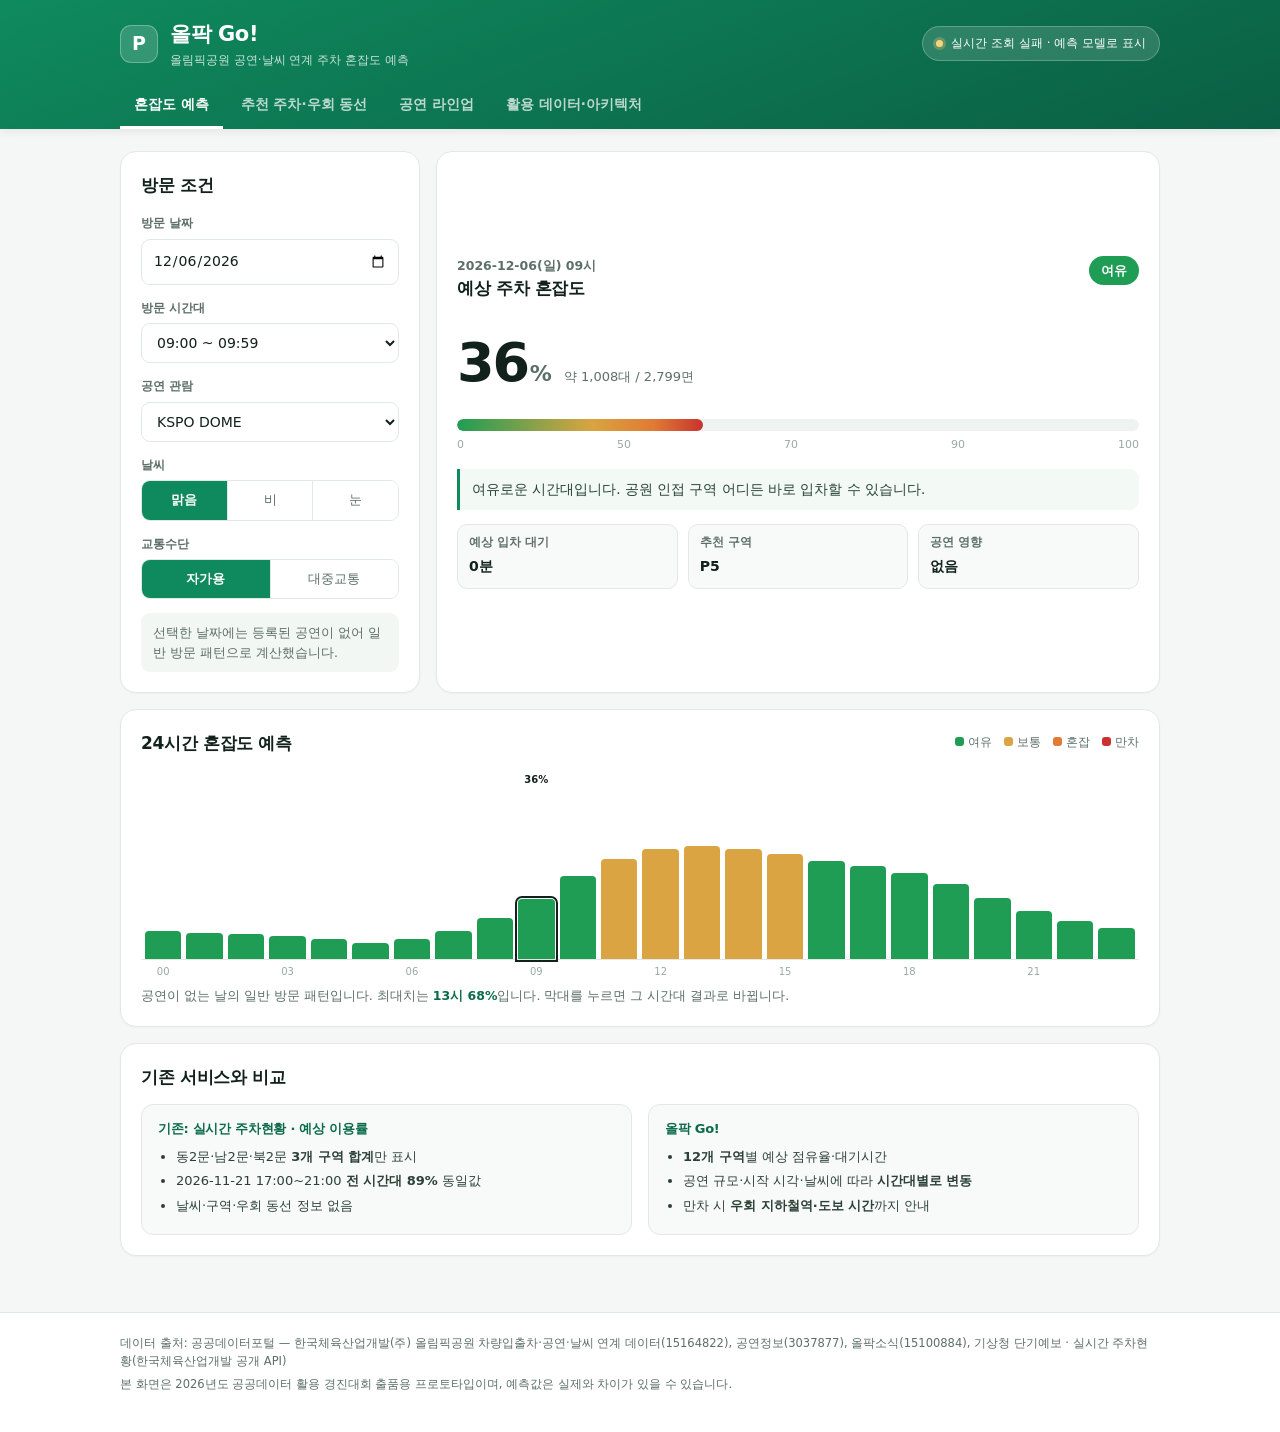
==== index.html @ 69076e7e "올팍 Go! — 올림픽공원 공연·날씨 연계 주차 혼잡도 예측 웹 프로토타입" ====
<!DOCTYPE html>
<html lang="ko">
<head>
<meta charset="utf-8" />
<meta name="viewport" content="width=device-width, initial-scale=1" />
<title>올팍 Go! — 올림픽공원 주차 혼잡도 예측·맞춤 방문 가이드</title>
<meta name="description" content="공연·날씨·입출차 공공데이터를 결합해 올림픽공원 방문 시간대별 주차 혼잡도를 예측하고, 구역별 추천 주차장과 우회 지하철 동선을 안내합니다." />
<link rel="stylesheet" href="style.css" />
</head>
<body>
<header class="topbar">
  <div class="wrap topbar-in">
    <div class="brand">
      <span class="logo">P</span>
      <div>
        <h1>올팍 Go!</h1>
        <p>올림픽공원 공연·날씨 연계 주차 혼잡도 예측</p>
      </div>
    </div>
    <div class="live" id="liveBadge">
      <span class="dot"></span>
      <span id="liveText">실시간 주차현황 불러오는 중…</span>
    </div>
  </div>
  <nav class="tabs wrap" id="tabs">
    <button class="tab active" data-tab="predict">혼잡도 예측</button>
    <button class="tab" data-tab="parking">추천 주차·우회 동선</button>
    <button class="tab" data-tab="lineup">공연 라인업</button>
    <button class="tab" data-tab="data">활용 데이터·아키텍처</button>
  </nav>
</header>

<main class="wrap">

  <!-- ================= 혼잡도 예측 ================= -->
  <section class="panel active" id="tab-predict">
    <div class="grid-main">
      <div class="card form-card">
        <h2>방문 조건</h2>
        <div class="field">
          <label for="date">방문 날짜</label>
          <input type="date" id="date" />
        </div>
        <div class="field">
          <label for="hour">방문 시간대</label>
          <select id="hour"></select>
        </div>
        <div class="field">
          <label for="venue">공연 관람</label>
          <select id="venue">
            <option value="KSPO">KSPO DOME</option>
            <option value="HALL">올림픽홀</option>
            <option value="ARENA">티켓링크 라이브 아레나</option>
            <option value="WOORI">우리금융아트홀</option>
            <option value="LAWN">88잔디마당</option>
            <option value="none">관람하지 않음(공원 방문)</option>
          </select>
        </div>
        <div class="field">
          <label for="weather">날씨</label>
          <div class="seg" id="weather">
            <button data-v="clear" class="active">맑음</button>
            <button data-v="rain">비</button>
            <button data-v="snow">눈</button>
          </div>
        </div>
        <div class="field">
          <label for="mode">교통수단</label>
          <div class="seg" id="mode">
            <button data-v="car" class="active">자가용</button>
            <button data-v="transit">대중교통</button>
          </div>
        </div>
        <p class="hint" id="eventHint">선택한 날짜의 공연 일정이 없습니다.</p>
      </div>

      <div class="card result-card">
        <div class="result-head">
          <div>
            <p class="eyebrow" id="resultWhen">2026-11-21(토) 17시</p>
            <h2 id="resultTitle">예상 주차 혼잡도</h2>
          </div>
          <span class="badge" id="resultBadge">보통</span>
        </div>
        <div class="big">
          <span id="resultPct">72</span><span class="unit">%</span>
          <p class="big-sub" id="resultSub">약 2,015대 / 2,799면</p>
        </div>
        <div class="gauge">
          <div class="gauge-bar"><span id="gaugeFill"></span></div>
          <div class="gauge-scale"><span>0</span><span>50</span><span>70</span><span>90</span><span>100</span></div>
        </div>
        <p class="advice" id="advice"></p>
        <div class="kv" id="kvRow"></div>
      </div>
    </div>

    <div class="card chart-card">
      <div class="card-head">
        <h2>24시간 혼잡도 예측</h2>
        <div class="legend">
          <span><i class="l1"></i>여유</span><span><i class="l2"></i>보통</span>
          <span><i class="l3"></i>혼잡</span><span><i class="l4"></i>만차</span>
        </div>
      </div>
      <div class="chart" id="chart"></div>
      <p class="caption" id="chartCaption"></p>
    </div>

    <div class="card compare-card">
      <h2>기존 서비스와 비교</h2>
      <div class="compare">
        <div>
          <h3>기존: 실시간 주차현황 · 예상 이용률</h3>
          <ul>
            <li>동2문·남2문·북2문 <b>3개 구역 합계</b>만 표시</li>
            <li>2026-11-21 17:00~21:00 <b>전 시간대 89%</b> 동일값</li>
            <li>날씨·구역·우회 동선 정보 없음</li>
          </ul>
        </div>
        <div>
          <h3>올팍 Go!</h3>
          <ul>
            <li><b>12개 구역</b>별 예상 점유율·대기시간</li>
            <li>공연 규모·시작 시각·날씨에 따라 <b>시간대별로 변동</b></li>
            <li>만차 시 <b>우회 지하철역·도보 시간</b>까지 안내</li>
          </ul>
        </div>
      </div>
    </div>
  </section>

  <!-- ================= 추천 주차·우회 동선 ================= -->
  <section class="panel" id="tab-parking">
    <div class="card">
      <div class="card-head">
        <h2>구역별 추천 주차장</h2>
        <p class="caption" id="parkingCaption"></p>
      </div>
      <div class="table-wrap">
        <table class="zone-table">
          <thead>
            <tr><th>순위</th><th>구역</th><th>입차 문</th><th>예상 점유율</th><th>예상 대기</th><th>공연장 도보</th><th>상태</th></tr>
          </thead>
          <tbody id="zoneBody"></tbody>
        </table>
      </div>
    </div>

    <div class="grid-two">
      <div class="card best-card">
        <h2>지금 가장 나은 선택</h2>
        <div id="bestZone"></div>
      </div>
      <div class="card transit-card">
        <h2>만차 시 우회 지하철</h2>
        <div id="subwayList"></div>
      </div>
    </div>

    <div class="card">
      <h2>공연 전후 맞춤 코스</h2>
      <div class="grid-two">
        <div>
          <h3 class="sub-h">공연 전 · 도착 후 90분</h3>
          <ol class="course" id="courseBefore"></ol>
        </div>
        <div>
          <h3 class="sub-h">공연 후 · 인파 분산 60분</h3>
          <ol class="course" id="courseAfter"></ol>
        </div>
      </div>
    </div>
  </section>

  <!-- ================= 공연 라인업 ================= -->
  <section class="panel" id="tab-lineup">
    <div class="card">
      <div class="card-head">
        <h2>올림픽공원 공연 라인업</h2>
        <p class="caption">올림픽공원 문화공간 일정안내(2026-11-21 확인) · 가까운 순</p>
      </div>
      <div id="lineup" class="lineup"></div>
    </div>
  </section>

  <!-- ================= 데이터 ================= -->
  <section class="panel" id="tab-data">
    <div class="card">
      <h2>활용 공공데이터</h2>
      <div class="ds-grid" id="dsGrid"></div>
    </div>

    <div class="card">
      <h2>연계 아키텍처</h2>
      <div class="arch">
        <div class="arch-row">
          <div class="arch-box src">공공데이터 15164822<br><small>입출차·공연·날씨 연계</small></div>
          <div class="arch-box src">공공데이터 3037877<br><small>공연정보</small></div>
          <div class="arch-box src">공공데이터 15100884<br><small>올팍소식(공지)</small></div>
          <div class="arch-box src">기상청 단기예보<br><small>공동활용</small></div>
        </div>
        <div class="arch-arrow">↓ 수집·정규화 (일 1회 배치 + 실시간 폴링)</div>
        <div class="arch-row">
          <div class="arch-box mid">혼잡도 예측 엔진<br><small>기본 수요 곡선 × 공연 계수 × 날씨 계수</small></div>
          <div class="arch-box mid">구역 배분 모델<br><small>공연장 근접도 · 회전율</small></div>
        </div>
        <div class="arch-arrow">↓ 정적 JSON 배포 · 실패 시 직전 캐시</div>
        <div class="arch-row">
          <div class="arch-box out">올팍 Go! 웹앱<br><small>GitHub Pages 정적 호스팅</small></div>
          <div class="arch-box out">실시간 주차현황 API<br><small>한국체육산업개발 공개 API</small></div>
        </div>
      </div>
    </div>

    <div class="card">
      <h2>혼잡도 예측 로직</h2>
      <pre class="formula">점유율(h) = min(100, [ 기본수요(h) + 공연수요(h) × 날씨계수 ] / 전체 주차면 × 100)
공연수요(h) = Σ (관람객수 × 자가용분담률 0.30 ÷ 평균승차인원 2.6)
              × 도착·출차 분포(공연 3시간 전 ~ 종료 후 90분)
기본수요(h) = 2025년 연계데이터 시간대별 입차 구성(주중/금/토/일)
구역점유율 = (구역면 × 기본점유 + 공연차량 × 근접도 가중치) ÷ 구역면
대기시간 = f(구역점유율): 70% 미만 0분 / 70~90% 선형 / 90% 이상 급증</pre>
    </div>

    <div class="card">
      <h2>2028년까지 무중단 운영 계획</h2>
      <ul class="plan">
        <li><b>정적 프런트 + API 분리</b> — 화면은 GitHub Pages 정적 파일로 배포해 서버 장애와 무관하게 항상 열립니다.</li>
        <li><b>예측 JSON 사전 생성</b> — 하루 1회 배치로 다음 7일 예측을 미리 만들어 두어, API 장애 시에도 직전 파일로 서비스가 유지됩니다.</li>
        <li><b>실시간 API 이중화</b> — 한국체육산업개발 공개 API 실패 시 직전 값과 기본 곡선으로 자동 대체하고 화면에 기준 시각을 표시합니다.</li>
        <li><b>무료 인프라</b> — 서버·DB 없이 운영되어 2028년까지 유지 비용이 발생하지 않습니다.</li>
        <li><b>추가 개방 희망 데이터</b> — 구역별 실시간 잔여면, 공연별 예매율(예상 관람객), 공원 행사(체험·축제) 일정.</li>
      </ul>
    </div>
  </section>
</main>

<footer class="foot">
  <div class="wrap">
    <p>데이터 출처: 공공데이터포털 — 한국체육산업개발(주) 올림픽공원 차량입출차·공연·날씨 연계 데이터(15164822), 공연정보(3037877), 올팍소식(15100884), 기상청 단기예보 · 실시간 주차현황(한국체육산업개발 공개 API)</p>
    <p>본 화면은 2026년도 공공데이터 활용 경진대회 출품용 프로토타입이며, 예측값은 실제와 차이가 있을 수 있습니다.</p>
  </div>
</footer>

<script src="data.js"></script>
<script src="app.js"></script>
</body>
</html>
---- style.css ----
:root{
  --green:#0f8a5f; --green-2:#0b6b4a; --ink:#12211c; --muted:#5d6f68;
  --line:#e2e9e5; --bg:#f4f7f5; --card:#ffffff;
  --l1:#1f9d55; --l2:#d9a441; --l3:#e07a34; --l4:#c8332f;
}
*{box-sizing:border-box}
html,body{margin:0;padding:0}
body{
  font-family:"Pretendard","Apple SD Gothic Neo","Malgun Gothic","맑은 고딕",system-ui,-apple-system,sans-serif;
  background:var(--bg); color:var(--ink); line-height:1.55; -webkit-font-smoothing:antialiased;
}
.wrap{max-width:1080px;margin:0 auto;padding:0 20px}
h1,h2,h3{margin:0;letter-spacing:-.02em}
h2{font-size:17px;margin-bottom:14px}
h3{font-size:14px}
p{margin:0}

/* header */
.topbar{background:linear-gradient(160deg,#0f8a5f,#0a5f43);color:#fff;padding-top:18px;position:sticky;top:0;z-index:20;box-shadow:0 2px 10px rgba(0,0,0,.08)}
.topbar-in{display:flex;align-items:center;justify-content:space-between;gap:16px;padding-bottom:14px}
.brand{display:flex;align-items:center;gap:12px}
.logo{width:38px;height:38px;border-radius:11px;background:rgba(255,255,255,.16);display:grid;place-items:center;font-weight:800;font-size:19px;border:1px solid rgba(255,255,255,.28)}
.brand h1{font-size:21px;font-weight:800}
.brand p{font-size:12px;color:rgba(255,255,255,.78)}
.live{display:flex;align-items:center;gap:8px;background:rgba(255,255,255,.14);border:1px solid rgba(255,255,255,.24);border-radius:999px;padding:7px 13px;font-size:12px;white-space:nowrap}
.live .dot{width:7px;height:7px;border-radius:50%;background:#8ff0b6;box-shadow:0 0 0 3px rgba(143,240,182,.25)}
.live.err .dot{background:#ffd27a;box-shadow:0 0 0 3px rgba(255,210,122,.25)}
.tabs{display:flex;gap:4px;overflow-x:auto;padding-bottom:0}
.tab{background:transparent;border:0;color:rgba(255,255,255,.72);font:inherit;font-size:13.5px;font-weight:600;padding:11px 14px;border-bottom:3px solid transparent;cursor:pointer;white-space:nowrap}
.tab.active{color:#fff;border-bottom-color:#fff}
.tab:hover{color:#fff}

main.wrap{padding-top:22px;padding-bottom:40px}
.panel{display:none}
.panel.active{display:block}

.card{background:var(--card);border:1px solid var(--line);border-radius:16px;padding:20px;margin-bottom:16px;box-shadow:0 1px 2px rgba(18,33,28,.03)}
.card-head{display:flex;align-items:center;justify-content:space-between;gap:12px;flex-wrap:wrap;margin-bottom:14px}
.card-head h2{margin:0}
.grid-main{display:grid;grid-template-columns:300px 1fr;gap:16px}
.grid-two{display:grid;grid-template-columns:1fr 1fr;gap:16px}
.grid-two>*{margin-bottom:0}
.grid-two.space{margin-top:16px}

/* form */
.form-card h2{margin-bottom:16px}
.field{margin-bottom:14px}
.field label{display:block;font-size:12px;font-weight:700;color:var(--muted);margin-bottom:6px}
input[type=date],select{width:100%;padding:10px 11px;border:1px solid var(--line);border-radius:9px;font:inherit;font-size:14px;background:#fff;color:var(--ink)}
input[type=date]:focus,select:focus{outline:2px solid rgba(15,138,95,.35);border-color:var(--green)}
.seg{display:flex;border:1px solid var(--line);border-radius:9px;overflow:hidden}
.seg button{flex:1;border:0;background:#fff;font:inherit;font-size:13px;padding:9px 4px;color:var(--muted);cursor:pointer}
.seg button+button{border-left:1px solid var(--line)}
.seg button.active{background:var(--green);color:#fff;font-weight:700}
.hint{font-size:12.5px;color:var(--muted);background:#f2f7f4;border-radius:9px;padding:10px 12px;margin-top:4px}
.hint b{color:var(--green-2)}

/* result */
.result-card{display:flex;flex-direction:column;justify-content:center}
.result-head{display:flex;align-items:flex-start;justify-content:space-between;gap:12px}
.eyebrow{font-size:12.5px;color:var(--muted);font-weight:600}
.badge{font-size:12.5px;font-weight:800;color:#fff;background:var(--l2);padding:5px 12px;border-radius:999px}
.big{display:flex;align-items:baseline;gap:2px;margin:6px 0 2px}
.big #resultPct{font-size:54px;font-weight:800;letter-spacing:-.04em}
.big .unit{font-size:22px;font-weight:700;color:var(--muted)}
.big-sub{font-size:13px;color:var(--muted);margin-left:10px}
.gauge{margin:12px 0 4px}
.gauge-bar{height:12px;border-radius:999px;background:#eef2f0;overflow:hidden}
.gauge-bar span{display:block;height:100%;width:0;border-radius:999px;background:linear-gradient(90deg,#1f9d55,#d9a441 55%,#e07a34 80%,#c8332f);transition:width .45s ease}
.gauge-scale{display:flex;justify-content:space-between;font-size:11px;color:#9aa9a3;margin-top:5px}
.advice{font-size:13.5px;color:#28413a;background:#f3f9f5;border-left:3px solid var(--green);border-radius:0 9px 9px 0;padding:10px 12px;margin-top:12px}
.kv{display:grid;grid-template-columns:repeat(3,1fr);gap:10px;margin-top:14px}
.kv div{background:#f7faf8;border:1px solid var(--line);border-radius:10px;padding:9px 11px}
.kv b{display:block;font-size:11.5px;color:var(--muted);font-weight:700;margin-bottom:2px}
.kv span{font-size:14px;font-weight:700}

/* chart */
.legend{display:flex;gap:12px;font-size:11.5px;color:var(--muted)}
.legend i{display:inline-block;width:9px;height:9px;border-radius:3px;margin-right:4px}
.legend .l1{background:var(--l1)}.legend .l2{background:var(--l2)}.legend .l3{background:var(--l3)}.legend .l4{background:var(--l4)}
.chart{display:flex;align-items:flex-end;gap:5px;height:190px;padding:22px 4px 0;border-bottom:1px solid var(--line)}
.bar-wrap{flex:1;display:flex;flex-direction:column;justify-content:flex-end;align-items:center;height:100%;position:relative;cursor:pointer}
.bar{width:100%;border-radius:4px 4px 0 0;background:var(--l1);min-height:2px;transition:height .4s ease,opacity .2s}
.bar-wrap.sel .bar{outline:2px solid #12211c;outline-offset:1px}
.bar-wrap .lab{position:absolute;top:-20px;font-size:10px;font-weight:700;color:#12211c;opacity:0}
.bar-wrap.sel .lab{opacity:1}
.bar-wrap .hr{position:absolute;bottom:-20px;font-size:10px;color:#9aa9a3}
.caption{font-size:12.5px;color:var(--muted);margin-top:26px}
.caption b{color:var(--green-2)}

/* compare */
.compare{display:grid;grid-template-columns:1fr 1fr;gap:16px}
.compare>div{background:#f8faf9;border:1px solid var(--line);border-radius:12px;padding:14px 16px}
.compare h3{font-size:13px;margin-bottom:8px;color:var(--muted)}
.compare:nth-child(2) h3{color:var(--green-2)}
.compare ul{margin:0;padding-left:18px;font-size:13px;color:#2c4038}
.compare li{margin-bottom:4px}

/* zone table */
.table-wrap{overflow-x:auto}
.zone-table{width:100%;border-collapse:collapse;font-size:13.5px}
.zone-table th{text-align:left;font-size:11.5px;color:var(--muted);font-weight:700;padding:8px 10px;border-bottom:1px solid var(--line);white-space:nowrap}
.zone-table td{padding:10px;border-bottom:1px solid #f0f4f2;white-space:nowrap}
.zone-table tr.top1 td{background:#f2f9f5}
.zone-table .rank{font-weight:800;color:var(--green)}
.zone-table .occ{font-weight:700}
.zone-table .state{font-size:11.5px;font-weight:800;padding:3px 9px;border-radius:999px;color:#fff}
.st-1{background:var(--l1)}.st-2{background:var(--l2)}.st-3{background:var(--l3)}.st-4{background:var(--l4)}

/* best zone */
#bestZone .bname{font-size:19px;font-weight:800;margin-bottom:4px}
#bestZone .bmeta{font-size:13px;color:var(--muted);margin-bottom:12px}
#bestZone .brow{display:flex;gap:10px;flex-wrap:wrap}
#bestZone .brow div{background:#f3f9f5;border:1px solid #dbeae2;border-radius:10px;padding:8px 12px;font-size:12.5px}
#bestZone .brow b{display:block;font-size:16px}
.why{font-size:13px;color:#2c4038;margin-top:12px;background:#f8faf9;border-radius:10px;padding:10px 12px}

/* subway */
.sub{margin-bottom:14px;border:1px solid var(--line);border-radius:12px;padding:12px 14px}
.sub.rec{border-color:#bfe3cf;background:#f4fbf7}
.sub .sname{font-size:14px;font-weight:800;display:flex;justify-content:space-between;align-items:center}
.sub .sname .tag{font-size:11px;font-weight:700;color:var(--green-2);background:#dff3e7;border-radius:999px;padding:2px 9px}
.sub .smeta{font-size:12.5px;color:var(--muted);margin-top:3px}
.sub .swalk{display:flex;gap:8px;margin-top:8px;flex-wrap:wrap}
.sub .swalk span{font-size:12px;background:#fff;border:1px solid var(--line);border-radius:8px;padding:4px 9px}

/* courses */
.sub-h{font-size:13px;color:var(--green-2);margin:0 0 10px}
.course{margin:0;padding-left:22px;font-size:13.5px}
.course li{margin-bottom:10px}
.course li b{display:block}
.course li span{color:var(--muted);font-size:12.5px}
.course li em{font-style:normal;font-weight:700;color:var(--green)}

/* lineup */
.lineup{display:flex;flex-direction:column;gap:10px}
.show{display:flex;gap:14px;align-items:flex-start;border:1px solid var(--line);border-radius:12px;padding:13px 15px}
.show.today{border-color:#bfe3cf;background:#f4fbf7}
.show .d{min-width:74px;font-size:12px;color:var(--muted);font-weight:700}
.show .d b{display:block;font-size:15px;color:var(--ink)}
.show .t{flex:1}
.show .t b{font-size:14px}
.show .t span{display:block;font-size:12.5px;color:var(--muted);margin-top:2px}
.show .p{font-size:12px;font-weight:800;color:var(--l3);white-space:nowrap}
.show .p.low{color:var(--l1)}

/* data */
.ds-grid{display:grid;grid-template-columns:1fr 1fr;gap:12px}
.ds{border:1px solid var(--line);border-radius:12px;padding:14px}
.ds b{font-size:13.5px;display:block}
.ds .id{font-size:11.5px;color:#fff;background:var(--green);border-radius:6px;padding:1px 7px;margin-right:6px}
.ds p{font-size:12.5px;color:var(--muted);margin-top:6px}
.arch{border:1px dashed var(--line);border-radius:14px;padding:18px;background:#fafcfb}
.arch-row{display:flex;gap:10px;flex-wrap:wrap;justify-content:center}
.arch-arrow{text-align:center;font-size:12px;color:var(--muted);padding:10px 0;font-weight:600}
.arch-box{flex:1;min-width:150px;border-radius:11px;padding:12px 14px;font-size:13px;font-weight:700;text-align:center}
.arch-box small{display:block;font-weight:500;font-size:11.5px;color:var(--muted);margin-top:3px}
.arch-box.src{background:#fff;border:1px solid #d9e6df}
.arch-box.mid{background:#e8f4ee;border:1px solid #c9e3d6;color:var(--green-2)}
.arch-box.out{background:var(--green);color:#fff;border:1px solid var(--green-2)}
.arch-box.out small{color:rgba(255,255,255,.8)}
.formula{background:#0f231c;color:#d8f0e4;border-radius:12px;padding:16px;font-size:12.5px;line-height:1.9;overflow-x:auto;font-family:"SFMono-Regular",Consolas,monospace}
.plan{margin:0;padding-left:18px;font-size:13.5px}
.plan li{margin-bottom:8px}

.foot{border-top:1px solid var(--line);padding:22px 0 32px;background:#fff}
.foot p{font-size:11.5px;color:var(--muted);margin-bottom:6px}

@media (max-width:820px){
  .grid-main{grid-template-columns:1fr}
  .grid-two{grid-template-columns:1fr}
  .compare{grid-template-columns:1fr}
  .ds-grid{grid-template-columns:1fr}
  .kv{grid-template-columns:1fr 1fr}
  .brand p{display:none}
  .big #resultPct{font-size:44px}
  .chart{height:160px;gap:3px}
  .chart .bar-wrap .hr:nth-child(n+1){display:none}
}
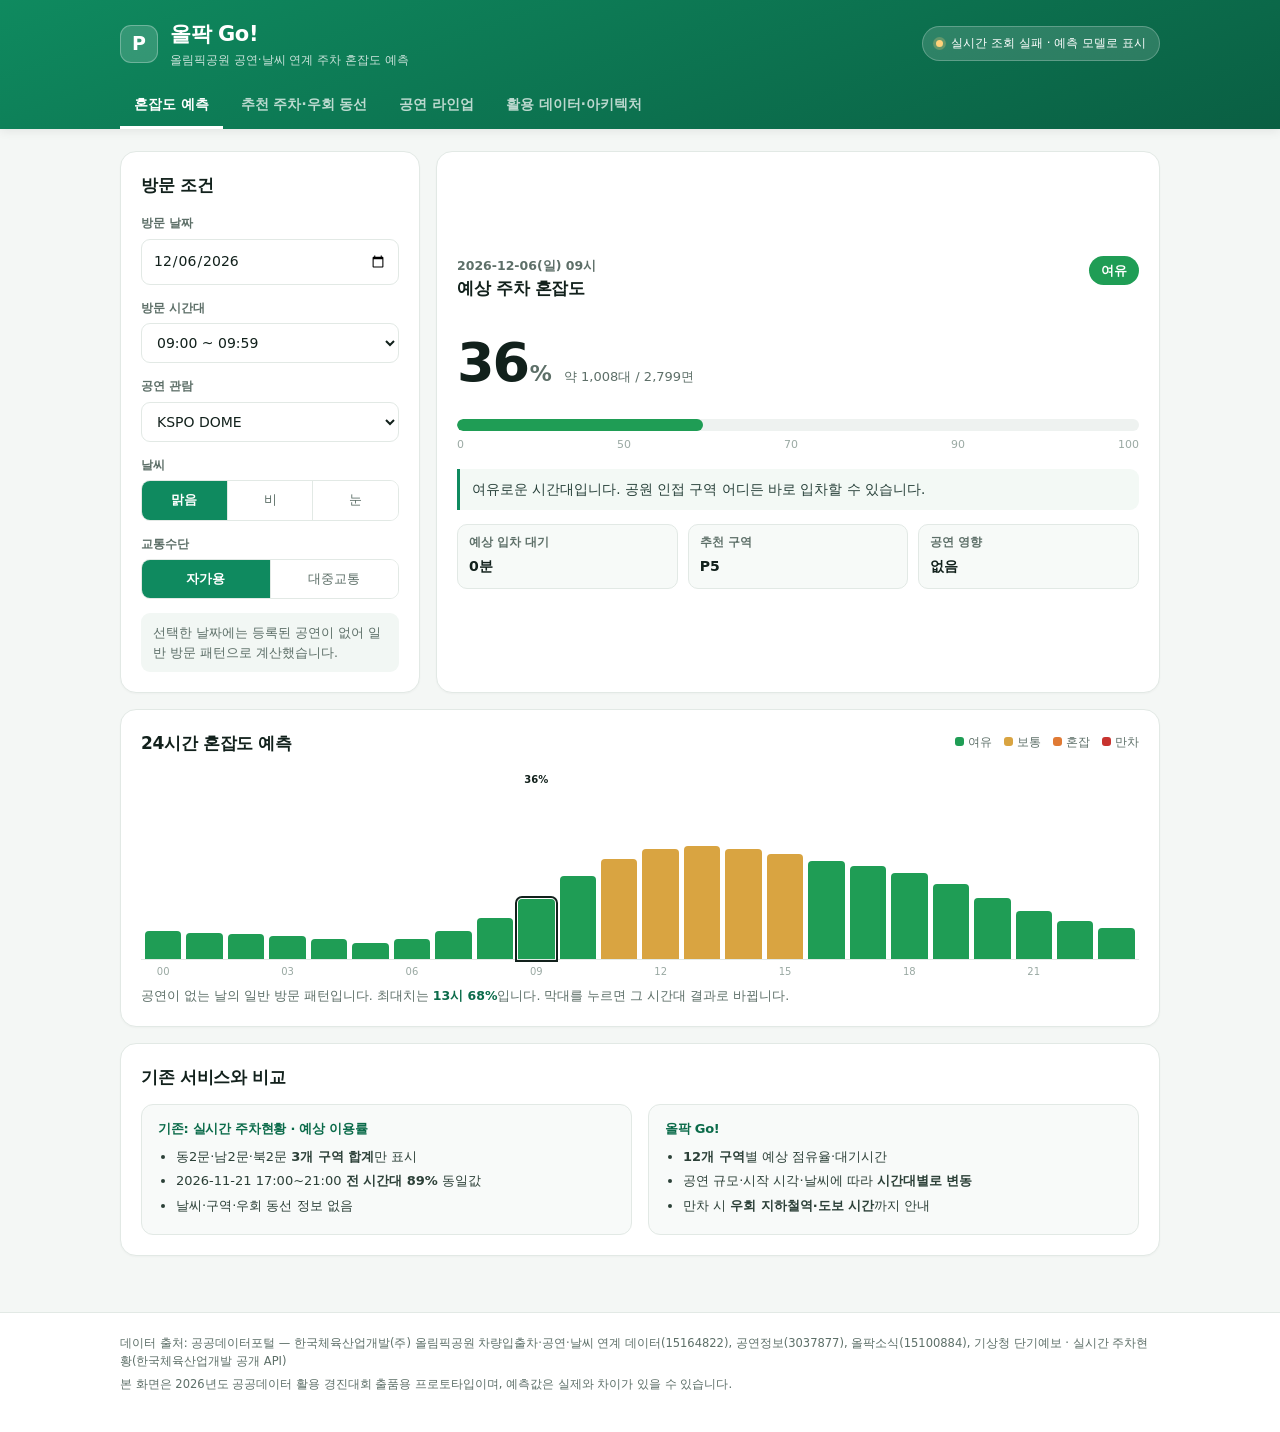
==== commit 73b2568c: "게이지 단계별 색상, 지하철 권장 표기, 예측식 계수(22%/2.8인) 정정" ====
--- a/index.html
+++ b/index.html
@@ -216,7 +216,7 @@
     <div class="card">
       <h2>혼잡도 예측 로직</h2>
       <pre class="formula">점유율(h) = min(100, [ 기본수요(h) + 공연수요(h) × 날씨계수 ] / 전체 주차면 × 100)
-공연수요(h) = Σ (관람객수 × 자가용분담률 0.30 ÷ 평균승차인원 2.6)
+공연수요(h) = Σ (관람객수 × 자가용분담률 0.22 ÷ 평균승차인원 2.8)
               × 도착·출차 분포(공연 3시간 전 ~ 종료 후 90분)
 기본수요(h) = 2025년 연계데이터 시간대별 입차 구성(주중/금/토/일)
 구역점유율 = (구역면 × 기본점유 + 공연차량 × 근접도 가중치) ÷ 구역면
